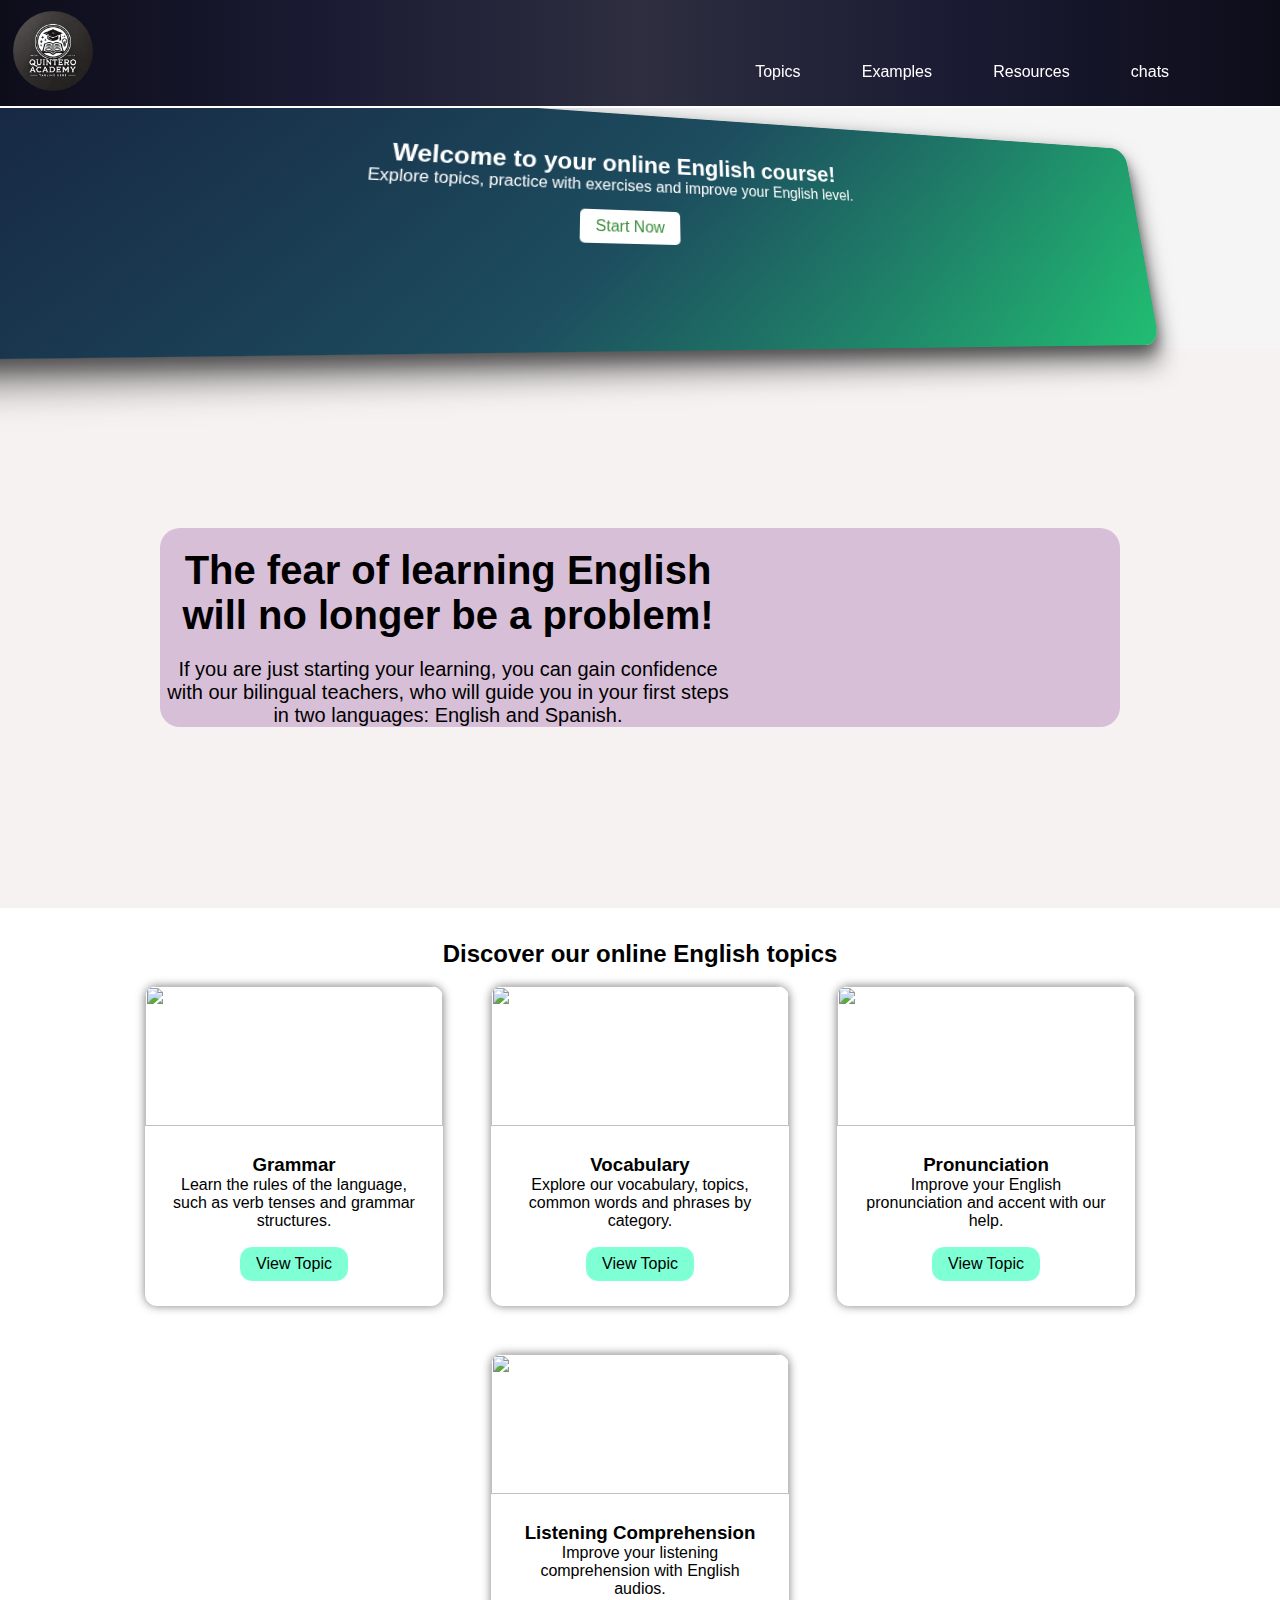
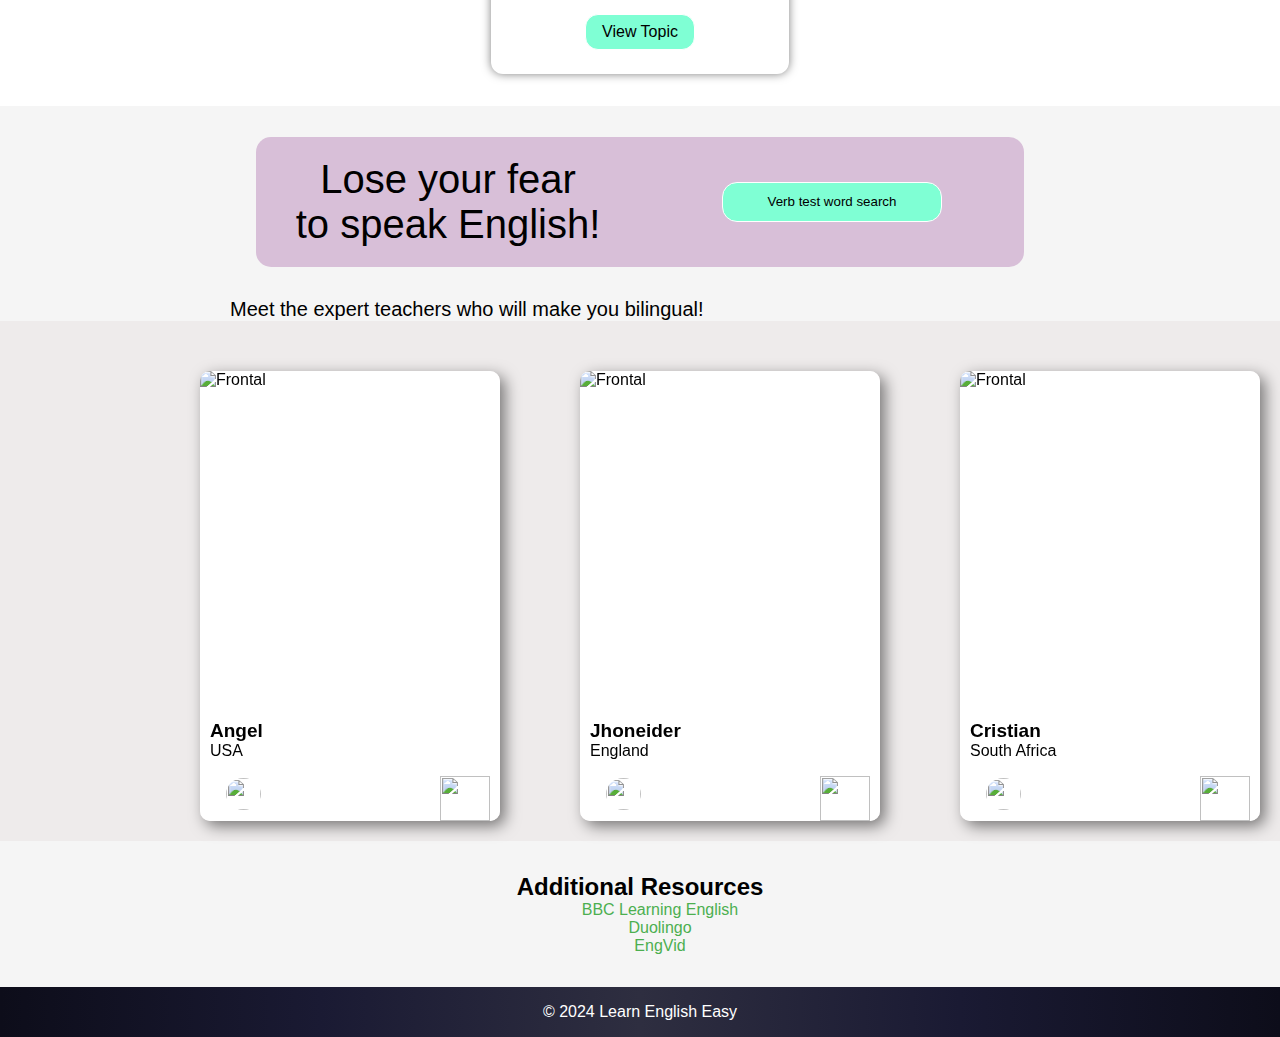
==== pagina-principal.html @ 04df19ac "prueba-1" ====
<!DOCTYPE html>
<html lang="es">
<head>
  <meta charset="UTF-8">
  <meta name="viewport" content="width=device-width, initial-scale=1.0">
  <title>Contenedor Estilo Mapa</title>
  <link rel="stylesheet" href="style.css">
  <script src="script.js" defer></script>
</head>
<body>

   <!-- encabezado -->
   <header>
    <div ><img class="logo" src="2cd3e8d3-6e02-4f5a-864b-2c2eaf15f849.webp" alt=""></div>
    
 <!--menu -->
    <div class="botones">
        <nav class="menu">
            <ul>
                <li><a href="#Temas">Topics</a>
                    <ul class="opciones_1">
                        <li><a href="http://www.perfect-english-grammar.com/" target="_blank">Basic Grammar</a></li>
                        <li><a href="https://r.search.yahoo.com/_ylt=AwrJ.XA850BnbQIAruKrcgx.;_ylu=Y29sbwNiZjEEcG9zAzMEdnRpZAMEc2VjA3Ny/RV=2/RE=1733516349/RO=10/RU=https%3a%2f%2faprenderingles.school%2fvocabulario%2f/RK=2/RS=zhXg87TRzgT9OUnjxO6ILv7dj4M-"  target="_blank">Vocabulary</a></li>
                        <li><a href="https://r.search.yahoo.com/_ylt=AwrhULH_V0NnVAIAfm2rcgx.;_ylu=Y29sbwNiZjEEcG9zAzYEdnRpZAMEc2VjA3Ny/RV=2/RE=1733676287/RO=10/RU=https%3a%2f%2felblogdeidiomas.es%2f203-expresiones-ingles-coloquiales%2f/RK=2/RS=R.k1O8.n4ragLcBrOJtqJvzCGso-"  target="_blank">Common Expressions</a></li>
                        <li><a href="https://r.search.yahoo.com/_ylt=AwrhWPT.WENnCN4GT6Crcgx.;_ylu=Y29sbwNiZjEEcG9zAzQEdnRpZAMEc2VjA3Ny/RV=2/RE=1733676543/RO=10/RU=https%3a%2f%2fes.howtopronounce.com%2f/RK=2/RS=j8quILNSvTe5h8dLCFGwz_.2jIY-"  target="_blank">Pronunciation</a></li>
                        <li><a href="https://r.search.yahoo.com/_ylt=AwrFQj1PWUNn8gEAJ1Krcgx.;_ylu=Y29sbwNiZjEEcG9zAzIEdnRpZAMEc2VjA3Ny/RV=2/RE=1733676623/RO=10/RU=https%3a%2f%2fwww.yeschat.ai%2fes%2fgpts-2OToJT2Xop-Interactive-Dialogue-Simulator-AI/RK=2/RS=C0mJKm8DsfL9eGoKStrhbPLoojs-"  target="_blank">Conversation simulator</a></li>


                    </ul>
                </li>
            </ul>
        </nav>
        <nav class="menu">
            <ul>
                <li><a href="#">Examples</a>
                    <ul class="opciones_1">
                      <li><a href="https://www.coursera.org/courses?query=english" target="_blank">Coursera English </a></li>
                      <li><a href="https://www.ted.com/talks" target="_blank">TED Talks</a></li>
                      <li><a href="https://learnenglish.britishcouncil.org/" target="_blank">British Council Learn </a></li>
                      <li><a href="https://www.examenglish.com/" target="_blank">ExamEnglish</a></li>
                    </ul>
                </li>
            </ul>
        </nav>
        <nav class="menu">
            <ul>
             
            <li><a href="#">Resources</a>
              <ul class="opciones_1">
                <li><a href="https://www.bbc.co.uk/learningenglish" target="_blank">BBC Learning English</a></li>
                <li><a href="https://www.duolingo.com" target="_blank">Duolingo</a></li>
                <li><a href="https://www.engvid.com" target="_blank">EngVid</a></li>
              </ul>
          </li>
            </ul>
        </nav>
        <nav class="menu">
            <ul>
              <li><a href="#">chats</a>
                <ul class="opciones_1">
                    <li><a href="#">none</a></li>
                    <li><a href="#">none</a></li>
                    <li><a href="#">none</a></li>
                </ul>
            </li>

            </ul>
        </nav>
    </div>
</header>


<!-- contenido principal -->
 <section>
  <div class="contenedor-principal">
    <div class="contenedor contenedor-cubo">
        <h2>Welcome to your online English course!</h2>
        <p>Explore topics, practice with exercises and improve your English level.</p>
        <a href="#temas" class="boton-banner">Start Now</a>
    </div>
  </div>

  <!-- con 2 -->
   <div class="contenedor-2">

    <div class="contenedor-3">
      <div class="contenedor-texto">
        <h2 id="mensaje">The fear of learning English will no longer be a
          problem!</h2>

          <p id="p">If you are just starting your learning, you can gain confidence with our bilingual teachers, who will guide you in your first steps in two languages: English and Spanish.</p>
      </div>
      <div class="contenedor-imagen">
        <img  src="https://www.openenglish.com/wp-content/uploads/2024/10/1440-cta-new-function_1x.png" alt="">
       

      </div>

    </div>
    

    <!--  -->
   </div>

   <div class="contenedor-4">
    <section id="temas">
      <h2>Discover our online English topics</h2>
      <br>
      <div class="temas-container">
        <div class="tema">
          <img id="imagen-1" src="https://www.inenglishplease.es/wp-content/uploads/2022/09/Curso-A1-portada-min.png" alt="">
          <h3>Grammar</h3>
          <p>Learn the rules of the language, such as verb tenses and grammar structures.</p>
          <a href="pag1.html" class="boton">View Topic</a>
        </div>
        <div class="tema">
          <img id="imagen-1" src="https://www.infoidiomas.com/wp-content/uploads/aprender-vocabulario-en-ingles.jpg" alt="">
          <h3>Vocabulary</h3>
          <p>Explore our vocabulary, topics, common words and phrases by category.</p>
          <a href="#" class="boton">View Topic</a>
        </div>
        <div class="tema">
          <img id="imagen-1" src="https://facialix.com/wp-content/uploads/2023/10/curso-gratis-de-pronunciacion-perfecta-en-ingles.jpg" alt="">
          <h3>Pronunciation</h3>
          <p>Improve your English pronunciation and accent with our help.</p>
          <a href="#" class="boton">View Topic</a>
        </div>
        <div class="tema">
          <img  id="imagen-1" src="https://d2w66jai70z7l8.cloudfront.net/media/2023/05/estrategias-mejorar-comprension-auditiva-ingles-ninos-dificultades-procesamiento.webp" alt="">
          <h3>Listening Comprehension</h3>
          <p>Improve your listening comprehension with English audios.
          </p>
          <a href="#" class="boton">View Topic</a>
        </div>
        <!-- <div class="tema">
          <img id="imagen-1" src="https://www.openenglish.com/blog/es/wp-content/uploads/sites/2/2023/11/Chat-GPT-ingles.jpg" alt="">
          <h3>Chats- Interactivos</h3>
          <p>Practica conversaciones reales en inglés con chatbots..
          </p>
          <a href="#" class="boton">Ver Tema</a>
        </div> -->
        
      </div>
    </section>

   </div>


   <div class="contenedor-centrado"><div class="contenedor-5">
    <div class="contenedor-derecha">
      <p id="mensaje">Lose your fear <br>to speak English!
      </p>
    </div>
    <div class="contenedor-izquierda">
      <button class="boton-sesion" id="boton-sesion" type="button" onclick="location.href='sopa.html';"> Verb test word search</button>


    </div>

   </div></div>

   <div class="m"><p id="pro">Meet the expert teachers who will make you bilingual!</p></div>
   <div class="contenedor-6">
    <div class="carta-contenedor">
      <div class="carta">
        <!-- Cara frontal de la carta -->
        <div class="cara frontal">
          <img id="img-1" src="https://i.pinimg.com/enabled_lo_mid/736x/81/ac/9e/81ac9ef6456e8eccbf651fc368e83e4a.jpg" alt="Frontal">
          <h6 id="p-">Angel </h6>
          <p id="n-">USA</p> 
      <br> 
          <img  id="img-2" src="https://i.pinimg.com/236x/af/25/d8/af25d8c372e08ec5210629ca8d575870.jpg" alt="">

          <img id="img-3" src="https://i.pinimg.com/736x/dc/44/5a/dc445aa6d5e3a36684398d0fb5b017fe.jpg" alt="">
        </div>
        <!-- Cara trasera de la carta -->
        <div class="cara trasera">
          <h6 id="h-1">Angel </h6>
          <p id="p-1">USA</p> 
           <img id="img-trasera" src="https://i.pinimg.com/enabled_lo_mid/736x/81/ac/9e/81ac9ef6456e8eccbf651fc368e83e4a.jpg" alt="Perfil">
           <br><br>
          <p id="mensaje-uni">I have seven years of experience teaching at QuinteroAcademic. After working as a volunteer with native Spanish speakers, I decided to put those experiences together and become a course instructor.</p> 
        </div>
      </div>
    </div>
    <!-- 2 -->
    <div class="carta-contenedor">
      <div class="carta">
        <!-- Cara frontal de la carta -->
        <div class="cara frontal">
           <img id="img-1" src="https://i.pinimg.com/enabled_lo_mid/736x/2f/57/8d/2f578d07945132849b05fbdaf78cba38.jpg" alt="Frontal">
          <h6 id="p-">Jhoneider </h6>
          <p id="n-">England</p> 
      <br> 
          <img  id="img-2" src="https://i.pinimg.com/736x/8d/9b/74/8d9b74e67e37144f3f32ff48a85ae4c0.jpg" alt="">

          <img id="img-3" src="https://i.pinimg.com/736x/dc/44/5a/dc445aa6d5e3a36684398d0fb5b017fe.jpg" alt="">
        </div>
        <!-- Cara trasera de la carta -->
        <div class="cara trasera">
          <h6 id="h-1">Jhoneider </h6>
          <p id="p-1">England</p> 
           <img id="img-trasera" src="https://i.pinimg.com/enabled_lo_mid/736x/2f/57/8d/2f578d07945132849b05fbdaf78cba38.jpg" alt="Perfil">
           <br><br>
          <p id="mensaje-uni">I have spent nine years teaching at QuinteroAcademic, where I developed a passion for helping students succeed. My experience includes working closely with Spanish-speaking communities, which motivated me to transition into a course instructor role, eager to share my expertise in an engaging environment.</p> 
        </div>
      </div>
    </div>
    <!-- 3 -->
    <div class="carta-contenedor">
      <div class="carta">
        <!-- Cara frontal de la carta -->
        <div class="cara frontal">
          <img id="img-1" src="https://i.pinimg.com/736x/c5/81/bb/c581bbe52c0b5c9435a398c174907d7f.jpg" alt="Frontal">
          <h6 id="p-">Cristian </h6>
          <p id="n-">South Africa</p> 
      <br> 
          <img  id="img-2" src="https://i.pinimg.com/736x/24/3c/df/243cdf9de5ec4748bef7aca9b3debbb7.jpg" alt="">

          <img id="img-3" src="https://i.pinimg.com/736x/dc/44/5a/dc445aa6d5e3a36684398d0fb5b017fe.jpg" alt="">
        </div>
        <!-- Cara trasera de la carta -->
        <div class="cara trasera">
          <h6 id="h-1">Cristian </h6>
          <p id="p-1">South Africa</p> 
           <img id="img-trasera" src="https://i.pinimg.com/736x/c5/81/bb/c581bbe52c0b5c9435a398c174907d7f.jpg" alt="Perfil">
           <br><br>
          <p id="mensaje-uni">With five years of experience <br> at QuinteroAcademic, I have honed my skills in creating effective and engaging learning environments. My time volunteering with Spanish-speaking individuals inspired me to become a course instructor, where I now focus on empowering students to achieve their goals through personal communication.</p> 
        </div>
      </div>
    </div>
    
   </div>


   <!-- Sección de Recursos Adicionales -->
  <section id="recursos">
    <h2>Additional Resources</h2>
    <ul>
      <li><a href="https://www.bbc.co.uk/learningenglish" target="_blank">BBC Learning English</a></li>
      <li><a href="https://www.duolingo.com" target="_blank">Duolingo</a></li>
      <li><a href="https://www.engvid.com" target="_blank">EngVid</a></li>
    </ul>
  </section>

  <!-- Footer -->
  <footer>
    <p>&copy; 2024 Learn English Easy</p>
    <!-- <p>Contacto: info@aprendeinglesfacil.com</p> -->
  </footer>
 </section>


</body>
</html>
---- style.css ----
* {
    margin: 0;
  }
  
  body {
    margin: 0;
    font-family: Arial, sans-serif;
    background-color: #f5f5f5;
  }
  
  header {
    display: flex;
    align-items: center;
    justify-content: space-between;
    padding: 1% ;
    border-bottom: 1px solid transparent;
    background: linear-gradient(90deg, #0d0d1a, #1a1a33, #2e2e40, #1a1a33, #0d0d1a);
    cursor: pointer;height: 5em;
    border-bottom: 2px solid white;
  
    position: relative;
    position: sticky;
    top: 0; 
    z-index: 1000;
  
  }
  
 
  .logo{
    color: white;
    width: 100px;
    height: 90px;
    border-radius: 50%;
  }
  
  
  .botones {
    
    width: 20em;
    display: flex;
    gap: 6%;
    margin-top: 2.4em;
    margin-right: 13em;
  }
  
  .botones button {
    background-color: transparent;
    border-radius: 10px;
    margin-top: 20%;
    color: black;
    border: none;
    padding: 3% 5%;
    cursor: pointer;
  } 
  
  .botones button:hover {
    background-color: rgb(187, 181, 181);
  }
  
  
  
  .menu {
    margin: 20px auto;
    background-color:transparent ;
    border-radius: 8px;
    /* box-shadow: 5px 5px 15px rgba(184, 182, 182, 0.5); */
  }
  
  .menu ul {
    list-style: none;
    padding: 0;
    margin: 0;
  }
  
  .menu ul li {
    position: relative;
    display: inline-block; 
    margin-right: 10px;
  }
  
  .menu a {
    display: block;
    padding: 8px 16px;
    color: white;
    text-decoration: none;
    background-color: transparent;
  }
  
  .menu ul li a:hover {
    background-color:transparent;
    color:white;
  }
  
  /* Submenú (menú desplegable) */
  .menu ul li ul.opciones_1 {
    display: none;
    position: absolute;
    top: 100%;
    left: 0;
    background-color:#1a1a2e;
    border: 2px solid #ddd;
    border-radius: 5px;
    padding: 5px 0;
    min-width: 200px; 
    z-index: 1000; 
  }
  
  .menu ul li ul.opciones_1 li {
    display: block;
    margin: 0;
  }
  
  .menu ul li ul.opciones_1 a {
    padding: 8px 16px;
    background-color: rgb(255, 255, 255);
    color:black;
  }
  
  .menu ul li ul.opciones_1 a:hover {
    background-color: #ddd;
    /* color: #00c8ff; */
  }
  

  .menu ul li:hover ul.opciones_1 {
    display: block;
  }
  
  
  .contenedor-principal{
    height: auto;
   
    background-image: url("https://i.pinimg.com/736x/e5/5a/84/e55a8422e814337bbbd0d62977b4a34a.jpg");
    background-repeat: no-repeat;
    background-position: center;
    background-size: cover;
    background-attachment: fixed;
  }
    
  
  /* Contenedor base */
  .contenedor {
    height: 10em;
    padding: 40px;
    
    color: #fff;
    text-align: center;
    border-radius: 15px;
    box-shadow: 0 8px 16px rgba(0, 0, 0, 0.1);
    transition: transform 0.3s ease;
  }
  
  
  /* Efecto Hover en los contenedores */
  .contenedor:hover {
    transform: scale(1.05);
  }
  
  /* Contenedor Cubo 3D */
  .contenedor-cubo {
    background: linear-gradient(135deg, #16213e 0%, #1d4d5f 25%, #21bf73 50%, #1d4d5f 75%, #16213e 100%);
  width: 92.3%;
    background-size: 200% 200%;
    animation: movimiento-mapa 4s infinite;
    border-radius: 20px;
    /* Sombra oscura más intensa */
  box-shadow: 0 16px 32px rgba(0, 0, 0, 0.6), 0 8px 16px rgba(0, 0, 0, 0.3);
  
    transform: perspective(500px) rotateX(10deg) rotateY(10deg);
    /* clip-path: polygon(0 0, 100% 0, 100% 60%, 70% 85%, 70% 100%, 50% 65%, 0 85%); */
  
  }

  .contenedor-cubo:hover{
    border: none;
  }
  /* Animación para simular el movimiento del mapa (efecto de transición) */
  @keyframes movimiento-mapa {
    0% {
      background-position: 100% 0;
    }
    100% {
      background-position: 0 100%;
    }
  }
  
  
    
    .boton-banner {
      display: inline-block;
      margin-top: 1em;
      padding: 0.5em 1em;
      background-color: #fff;
      color: #3a8d3a;
      text-decoration: none;
      border-radius: 5px;
    }
  
  
    .contenedor-2{
      background-color:#f6f2f2;
      height: 35em;
      display: flex;
      justify-content: center;
      text-align: center;
      align-items: center;
    }
  
    .contenedor-3{
     background-color:rgb(216, 191, 216 ) ;/* rgb(127, 255, 212) */
     border-radius: 20px;
     /* color: white; */
      width: 75%;
      height: auto;
      display: flex;
      align-items: center;
      text-align: center;
    }
  
  
  #mensaje{
    margin: 10px;
    padding: 10px;
    font-size: 40px;
  }
  #p{
    font-size: 20px;
  }
  .contenedor-texto{
    background-color:transparent;
    width: 60%;
    height: auto;
  }
  .contenedor-imagen{
    
    background-color: transparent;
    width: 40%;
    height: auto;
  }
  
  
  
  .contenedor-4{
    background-color: white;
    height: auto;
  }
  
  #imagen-1{
    position: relative;
    right: 24px;
    bottom: 24px;
    width: 298px;
    height: 140px;
    border-top-left-radius: 12px;
    border-top-right-radius: 12px;
  }
  
    /* Sección de Temas */
    #temas {
      padding: 2em;
      text-align: center;
      
    }
    
    .temas-container {
      display: flex;
      flex-wrap: wrap;
      gap: 3em;
      justify-content: center;
    }
    
    .tema {
      
      background: white;
      border-radius: 12px;
      padding: 1.5em;
      width: 250px;
      box-shadow: 0 0 10px rgba(0, 0, 0, 0.5) ;
      text-align: center;
    }
    
    .boton {
      margin-top: 1em;
      display: inline-block;
      padding: 0.5em 1em;
      background-color: rgb(127, 255, 212);
      border: 1px solid white;
  color: black;
      text-decoration: none;
      border-radius: 13px;
    }
    .contenedor-centrado{
      display: flex;
      height: 12em;
      justify-content: center;
      align-items: center;
      text-align: center;
  
    }
  
  
    .contenedor-5{
      border-radius: 15px;
      width: 60%;
      background-color:rgb(216, 191, 216 ) ;
      display: flex;
      justify-content: center;
      text-align: center;
      align-items: center;
    }
  
    .contenedor-derecha{
      background-color: transparent;
      width: 50%;
    }
    .contenedor-izquierda{
      background-color: transparent;
      width: 50%;
    }
    .boton-sesion{
      background-color: rgb(127, 255, 212);
     border: 1px solid white;
      width: 220px;
      height: 40px;
      border-radius: 15px;
    }

    /* Estilo del contenedor modal */
.modal {
  display: none; /* Oculto por defecto */
  position: fixed; 
  z-index: 1; 
  left: 0;
  top: 0;
  width: 100%;
  height: 100%;
  overflow: auto; 
  background-color: rgba(0, 0, 0, 0.5); /* Fondo transparente */
}

/* Estilo del contenido del modal */
.modal-content {
  background-color: white;
  margin: 15% auto;
  padding: 20px;
  border: 1px solid #888;
  width: 40%;
  box-shadow: 0px 0px 10px 0px rgba(0, 0, 0, 0.2);
  border-radius: 10px;
}

/* Botón de cerrar */
.cerrar {
  color: #aaa;
  float: right;
  font-size: 28px;
  font-weight: bold;
  cursor: pointer;
}

.cerrar:hover,
.cerrar:focus {
  color: black;
  text-decoration: none;
  cursor: pointer;
}

/* Estilo del formulario contenedor */
.formulario_contenedor {
  background-color: white;
  padding: 20px;
  max-width: 800px;
  height: auto;
  margin: 0 auto;
  border-radius: 8px;
  box-shadow: 5px 5px 15px rgba(0, 0, 0, 0.5);
  border-left: 8px solid #673ab7;
}

/* Estilo de la cabecera del formulario */
.encabezado {
  border-bottom: 2px solid #673ab7;
  padding-bottom: 10px;
  margin-bottom: 20px;
}

.encabezado .titulo_formu {
  font-size: 28px;
  color: #673ab7;
  margin-bottom: 5px;
}

.encabezado .descripcion_titulo {
  font-size: 14px;
  color: #777;
}

/* Contenedor de los campos del formulario */
.contenedor_info {
  display: flex;
  flex-direction: column;
  gap: 15px; /* Espaciado entre los diferentes campos */
}

/* Alineación horizontal de label e input */
.contenedor_info .campo {
  display: flex;
  justify-content: space-between; /* Espaciado entre label e input */
  align-items: center; /* Centra verticalmente los elementos */
}

/* Estilo para el label */
.formulario_contenedor label {
  font-size: 16px;
  text-align: left;
  width: 30%; /* Controla el ancho del label */
  margin-bottom: 0; /* Elimina el margen inferior del label */
}

/* Estilo para los inputs y selects */
.formulario_contenedor input[type="text"],
.formulario_contenedor input[type="email"],
.formulario_contenedor input[type="password"],
.formulario_contenedor select {
  width: 65%; /* Controla el ancho de los inputs */
  padding: 10px;
  border: 1px solid #ddd;
  border-radius: 5px;
  font-size: 16px;
}

/* Estilo del botón de enviar */
.boton_enviar {
  display: flex;
  justify-content: center;
  margin-top: 30px;
}

.boton_enviar button {
  background-color: #673ab7;
  color: white;
  padding: 10px 20px;
  border: none;
  border-radius: 5px;
  cursor: pointer;
  font-size: 16px;
}

.boton_enviar button:hover {
  background-color: #824edb;
  color: white;
}

/* Cambiar el color y estilo del borde de los fieldset */
fieldset {
  border: 2px solid #ddd;
  padding: 10px;
}

legend {
  color: #777;
}

  

  .m{
    margin-left: 230px;
  }
    #pro{
      font-size: 20px;
    }
  
  
  .contenedor-6{
    display: flex;
    gap: 5em;
    padding: 20px;
    padding-top: 50px;
    padding-left: 200px;
    /* margin: 10px; */
    background-color:#eeebeb;
    height: auto;
  }
  .carta-contenedor {
    border-radius: 10px;
    perspective: 1000px; /* Añade profundidad para el efecto 3D */
    width: 300px; /* Ancho del contenedor */
    height: 450px; /* Alto del contenedor */
  }
  
  .carta {
    border-radius: 10px;
    box-shadow: 5px 5px 15px rgba(0, 0, 0, 0.5);
   
    width: 100%;
    height: 100%;
    position: relative;
    transform-style: preserve-3d; /* Habilita el efecto 3D */
    transition: transform 0.6s; /* Transición suave */
  }

  #img-1{
    border-top-left-radius: 10px;
    border-top-right-radius: 10px;

    display: flex;
    margin-bottom: 7em;
    width:18.7em;
    height:75%;
   }

   #img-2{
    margin-left: 26px;
    width: 35px;
    height: 32px;
    border-radius: 50%;
   }
   #img-3{
    width: 50px;
    height: 45px;
    margin-left: 240px;
margin-top: -34px; 
    
   }

  
  .cara {
    border-radius: 10px;
    position: absolute;
    width: 100%;
    height: 100%;
    backface-visibility: hidden; /* Oculta la cara trasera cuando no está frente a la vista */
  }
  
  .frontal {
    border-radius:10px;
    background-color: #fff; /* Color de fondo para la cara frontal */
    display: flex;
    flex-direction: column;
    
   
    margin-bottom: 80em;
  }

  #p-{
    margin-top:-100px;
    font: bold;
    font-size: 19px;
    margin-left: 10px;
  }
  #n-{
    margin-left: 10px;
  }
  
  .trasera {
    border-radius: 10px;
    background-color: #f0f0f0; /* Color de fondo para la cara trasera */
  
    transform: rotateY(180deg); /* Gira la cara trasera 180 grados */
    position: absolute;
    top: 0;
    left: 0;
  }
  
  .carta-contenedor:hover .carta {
    transform: rotateY(180deg); /* Gira la carta al pasar el cursor */
  }
  
   #h-1{margin-top: 43px;
    
    font: bold;
    font-size: 19px;
    margin-left: 20px;
   }
   #p-1{
    margin-left: 20px;
  }
   #img-trasera{
    margin-left: 190px;
  margin-top: -65px;
    width: 90px;
    height: 85px;
    border-radius: 50%;
    border: 2px solid  rgb(127, 255, 212);
  
   }
   #mensaje-uni{
    margin-left: 20px;
    font-size: 20px;
   } 
  
    
    /* Recursos */
    #recursos {
      padding: 2em;
      text-align: center;
    }
    
    #recursos ul {
      list-style: none;
    }
    
    #recursos a {
      color: #4CAF50;
      text-decoration: none;
    }
    
    /* Footer */
    footer {
      background: linear-gradient(90deg, #0d0d1a, #1a1a33, #2e2e40, #1a1a33, #0d0d1a);
      color: white;
      text-align: center;
      padding: 1em;
    }
    
  .logo {
    width: 5em;
    height: auto;
    border-radius: 50%;
  }
  
  .logo:hover { 
    transition: transform 0.5s ease;
    scale: (1.2);
    border-radius: 50%;
  }
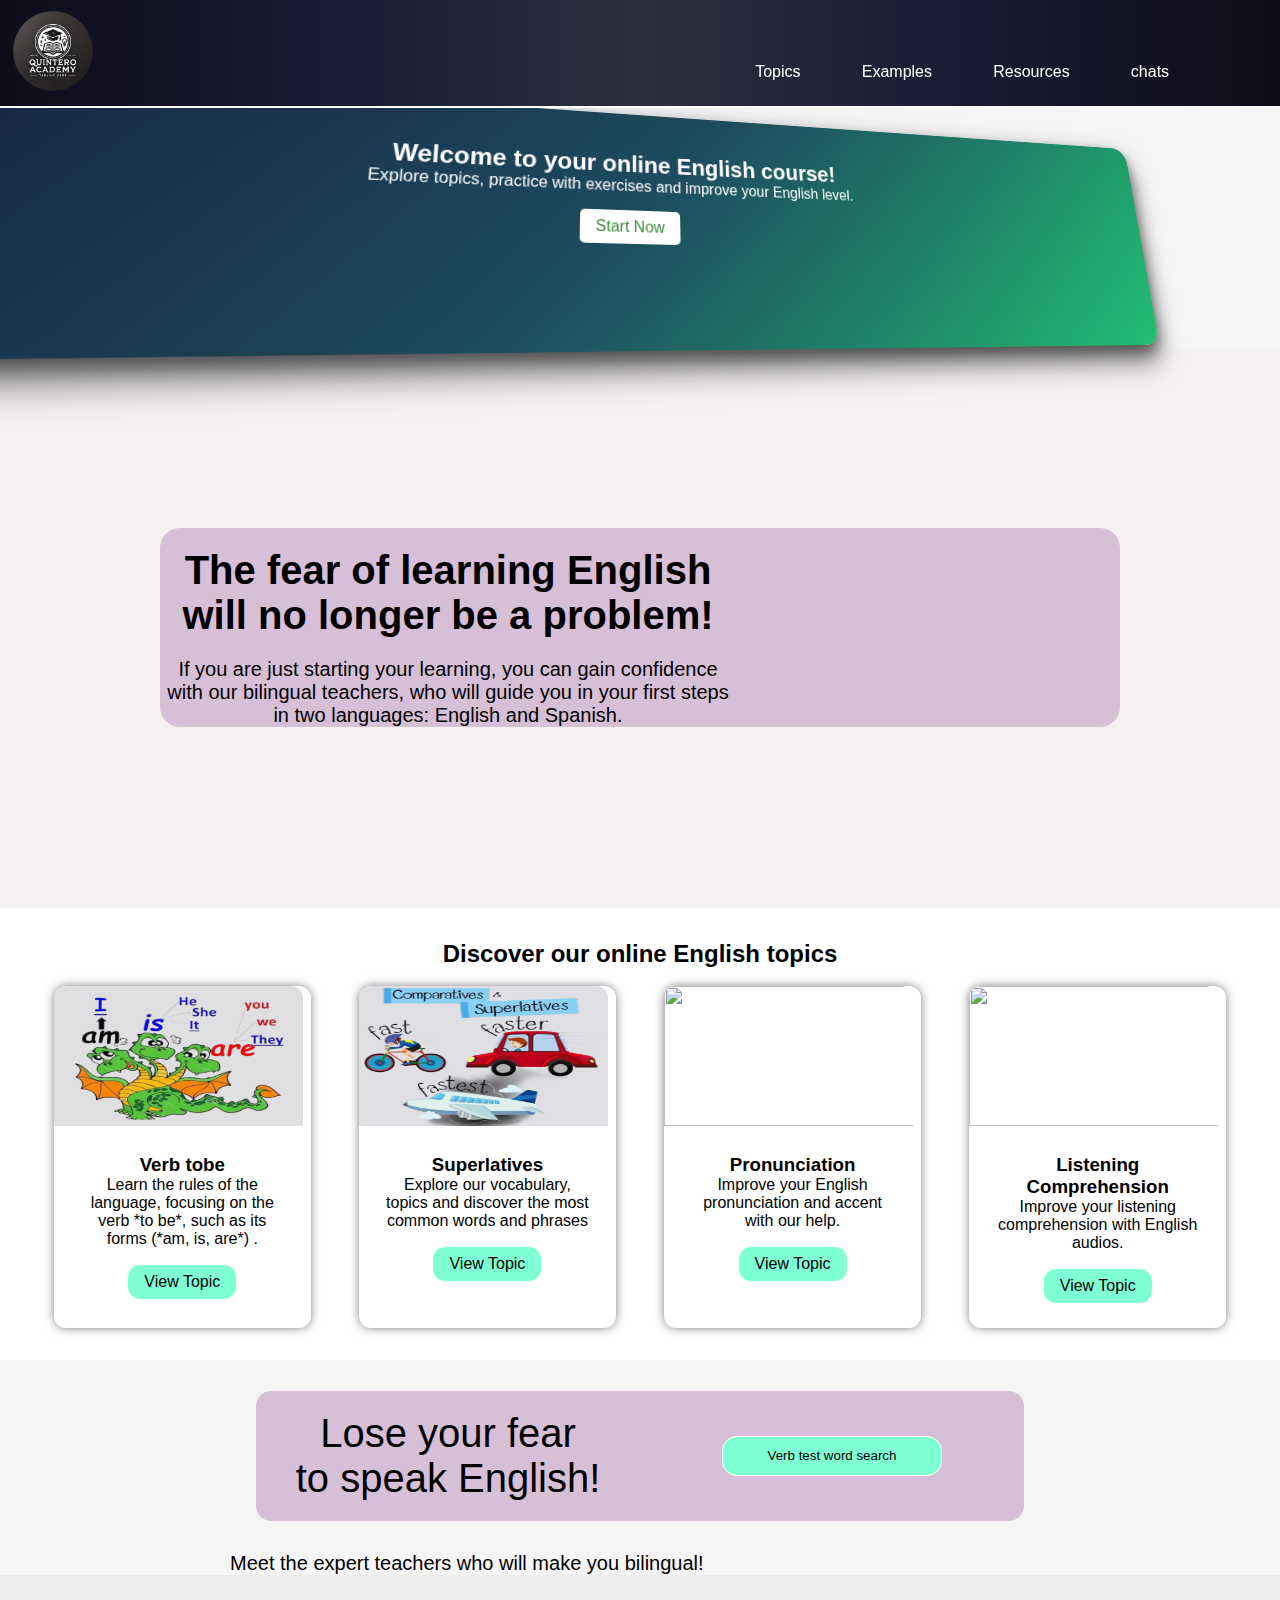
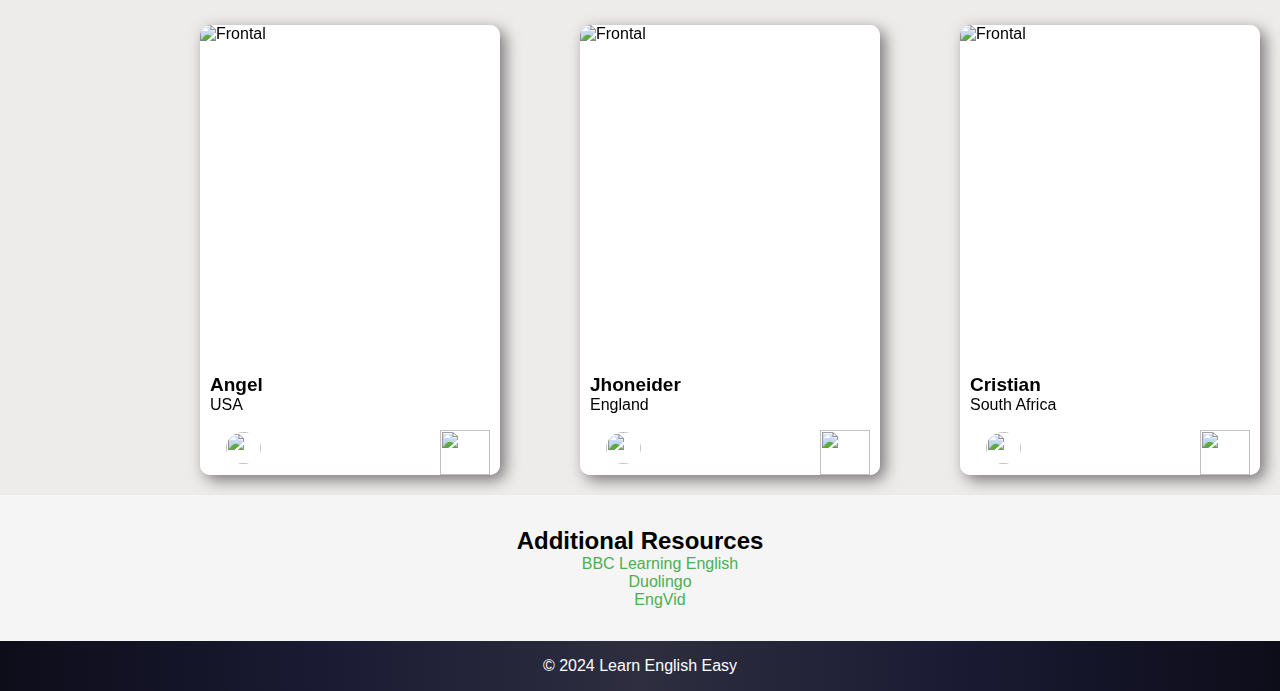
==== commit 94cbcb12: "pruba-ultimas" ====
--- a/pagina-principal.html
+++ b/pagina-principal.html
@@ -108,16 +108,19 @@
       <br>
       <div class="temas-container">
         <div class="tema">
-          <img id="imagen-1" src="https://www.inenglishplease.es/wp-content/uploads/2022/09/Curso-A1-portada-min.png" alt="">
-          <h3>Grammar</h3>
-          <p>Learn the rules of the language, such as verb tenses and grammar structures.</p>
-          <a href="pag1.html" class="boton">View Topic</a>
-        </div>
-        <div class="tema">
-          <img id="imagen-1" src="https://www.infoidiomas.com/wp-content/uploads/aprender-vocabulario-en-ingles.jpg" alt="">
-          <h3>Vocabulary</h3>
-          <p>Explore our vocabulary, topics, common words and phrases by category.</p>
-          <a href="#" class="boton">View Topic</a>
+          <img id="imagen-1" src="0db9e00fa8910252b6d15dc1ad6b1064-removebg-preview.png" alt="">
+          <h3>Verb tobe</h3>
+          <p>Learn the rules of the language, focusing on the verb *to be*, such as its forms (*am, is, are*) .</p>
+          <a href="pag3.html" class="boton">View Topic</a>
+        </div>
+        <div class="tema">
+          <img id="imagen-1" src="1fbb153ecf69b51c5e8dc8f7520fec87-removebg-preview.png" alt="">
+          <h3>Superlatives</h3>
+        
+          <p>Explore our vocabulary, topics and discover the most common words and phrases</p>
+
+          <a href="pag2.html" class="boton">View Topic</a>
+          <!-- <button><a href="pag2.html">superlatives and comparatives exam</a></button> -->
         </div>
         <div class="tema">
           <img id="imagen-1" src="https://facialix.com/wp-content/uploads/2023/10/curso-gratis-de-pronunciacion-perfecta-en-ingles.jpg" alt="">
--- a/style.css
+++ b/style.css
@@ -170,8 +170,9 @@
     /* clip-path: polygon(0 0, 100% 0, 100% 60%, 70% 85%, 70% 100%, 50% 65%, 0 85%); */
   
   }
-
-  .contenedor-cubo:hover{
+  
+  .contenedor-cubo:hover {
+    border-radius: 0; /* Elimina el redondeo */
     border: none;
   }
   /* Animación para simular el movimiento del mapa (efecto de transición) */
@@ -249,7 +250,7 @@
     position: relative;
     right: 24px;
     bottom: 24px;
-    width: 298px;
+    width: 119%;
     height: 140px;
     border-top-left-radius: 12px;
     border-top-right-radius: 12px;
@@ -274,7 +275,7 @@
       background: white;
       border-radius: 12px;
       padding: 1.5em;
-      width: 250px;
+      width: 17.2%;
       box-shadow: 0 0 10px rgba(0, 0, 0, 0.5) ;
       text-align: center;
     }
@@ -484,8 +485,8 @@
   .carta-contenedor {
     border-radius: 10px;
     perspective: 1000px; /* Añade profundidad para el efecto 3D */
-    width: 300px; /* Ancho del contenedor */
-    height: 450px; /* Alto del contenedor */
+    width: 300px; 
+    height: 450px; 
   }
   
   .carta {
@@ -495,7 +496,7 @@
     width: 100%;
     height: 100%;
     position: relative;
-    transform-style: preserve-3d; /* Habilita el efecto 3D */
+    transform-style: preserve-3d;
     transition: transform 0.6s; /* Transición suave */
   }
 
@@ -624,4 +625,6 @@
     scale: (1.2);
     border-radius: 50%;
   }
-  +  
+
+ 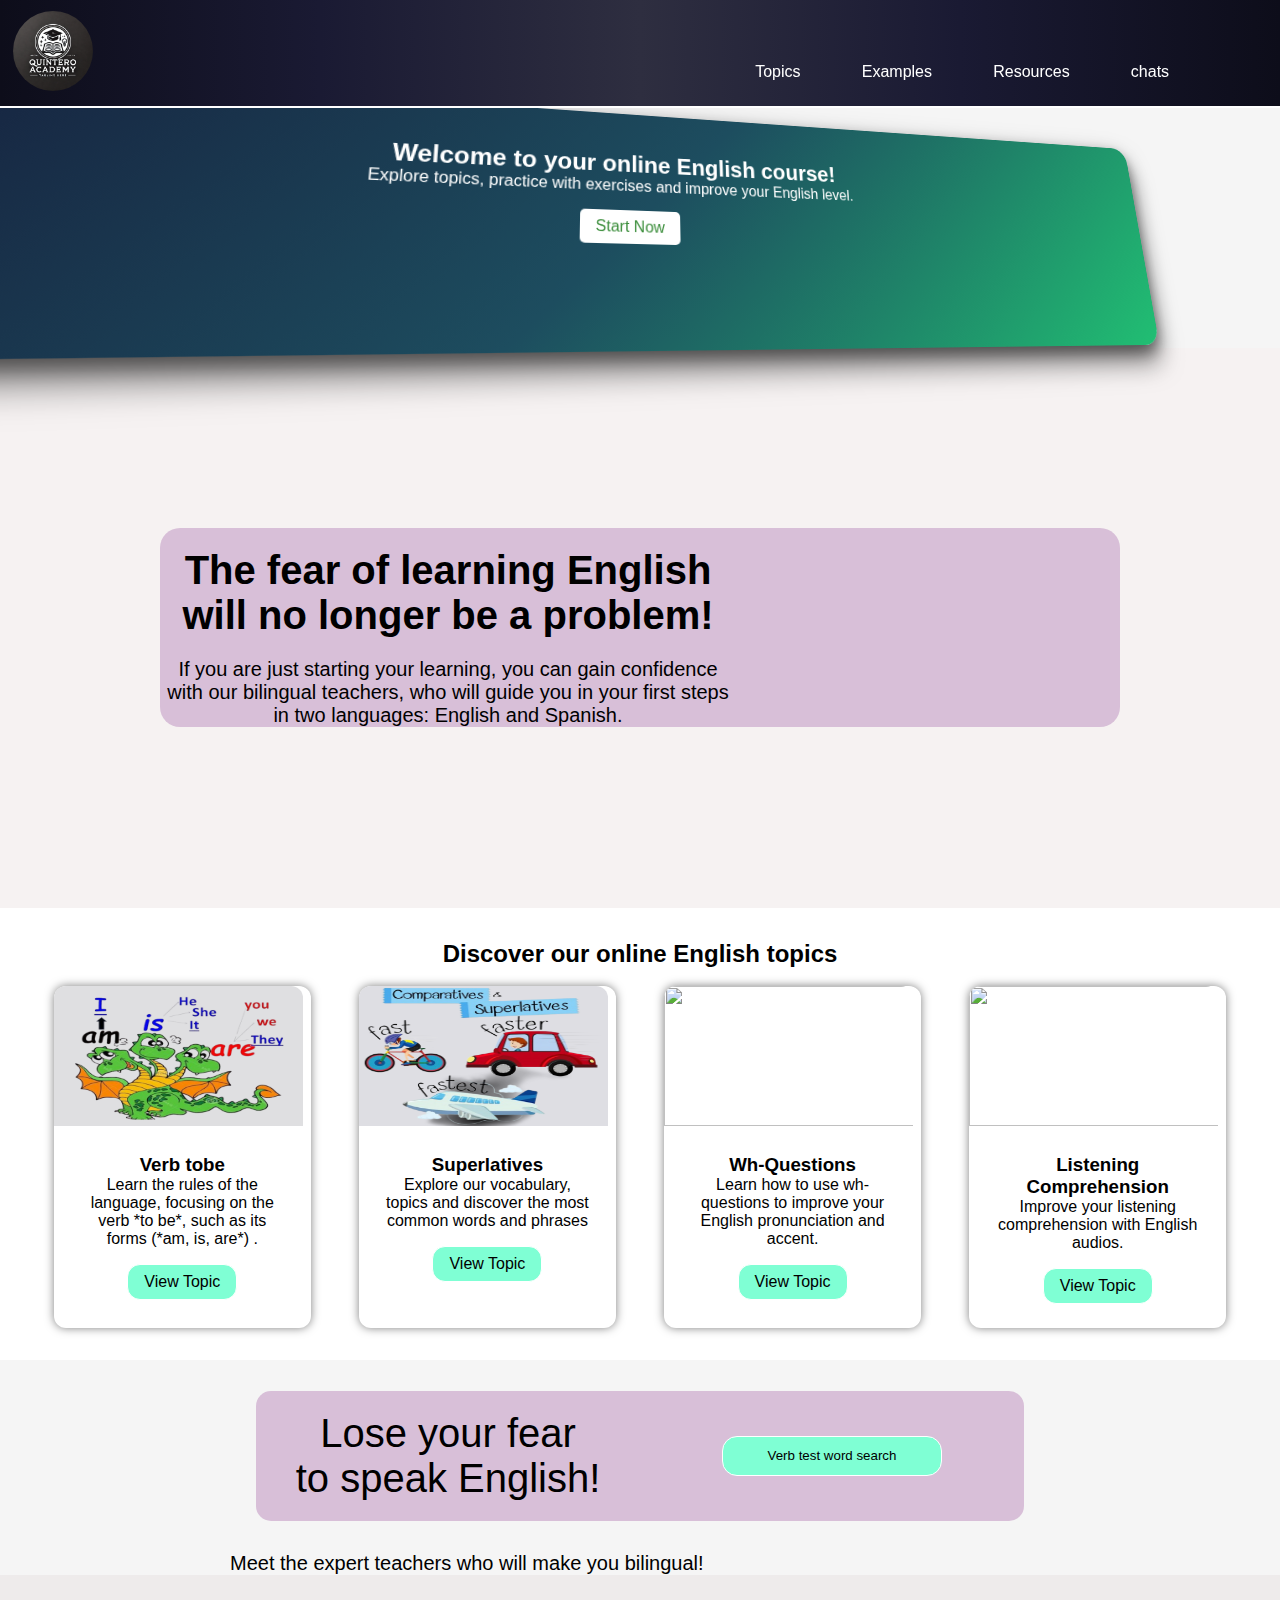
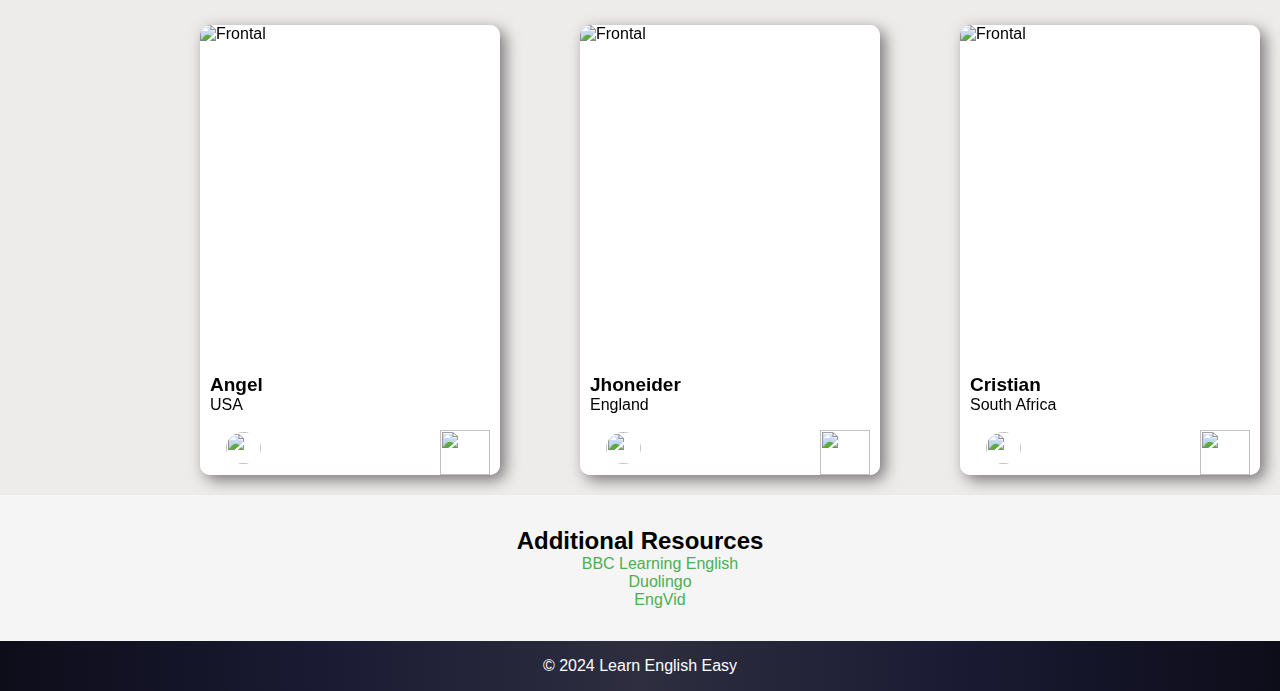
==== commit 19608f35: "pruba-terminado" ====
--- a/pagina-principal.html
+++ b/pagina-principal.html
@@ -123,17 +123,17 @@
           <!-- <button><a href="pag2.html">superlatives and comparatives exam</a></button> -->
         </div>
         <div class="tema">
-          <img id="imagen-1" src="https://facialix.com/wp-content/uploads/2023/10/curso-gratis-de-pronunciacion-perfecta-en-ingles.jpg" alt="">
-          <h3>Pronunciation</h3>
-          <p>Improve your English pronunciation and accent with our help.</p>
-          <a href="#" class="boton">View Topic</a>
+          <img id="imagen-1" src="https://i.pinimg.com/736x/ae/61/59/ae6159e91e3fb11c965acd15a18e5596.jpg" alt="">
+          <h3>Wh-Questions</h3>
+         <p>Learn how to use wh-questions to improve your English pronunciation and accent.</p>
+          <a href="wh-question.html" class="boton">View Topic</a>
         </div>
         <div class="tema">
           <img  id="imagen-1" src="https://d2w66jai70z7l8.cloudfront.net/media/2023/05/estrategias-mejorar-comprension-auditiva-ingles-ninos-dificultades-procesamiento.webp" alt="">
           <h3>Listening Comprehension</h3>
           <p>Improve your listening comprehension with English audios.
           </p>
-          <a href="#" class="boton">View Topic</a>
+          <a href="https://r.search.yahoo.com/_ylt=AwrFE9KwWkhnKQIATkqrcgx.;_ylu=Y29sbwNiZjEEcG9zAzEEdnRpZAMEc2VjA3Ny/RV=2/RE=1734004656/RO=10/RU=https%3a%2f%2fwww.saberingles.com.ar%2flistening%2f/RK=2/RS=ecwqD0BUMOvfBQMCM11pu1ga7Ls-" class="boton">View Topic</a>
         </div>
         <!-- <div class="tema">
           <img id="imagen-1" src="https://www.openenglish.com/blog/es/wp-content/uploads/sites/2/2023/11/Chat-GPT-ingles.jpg" alt="">
